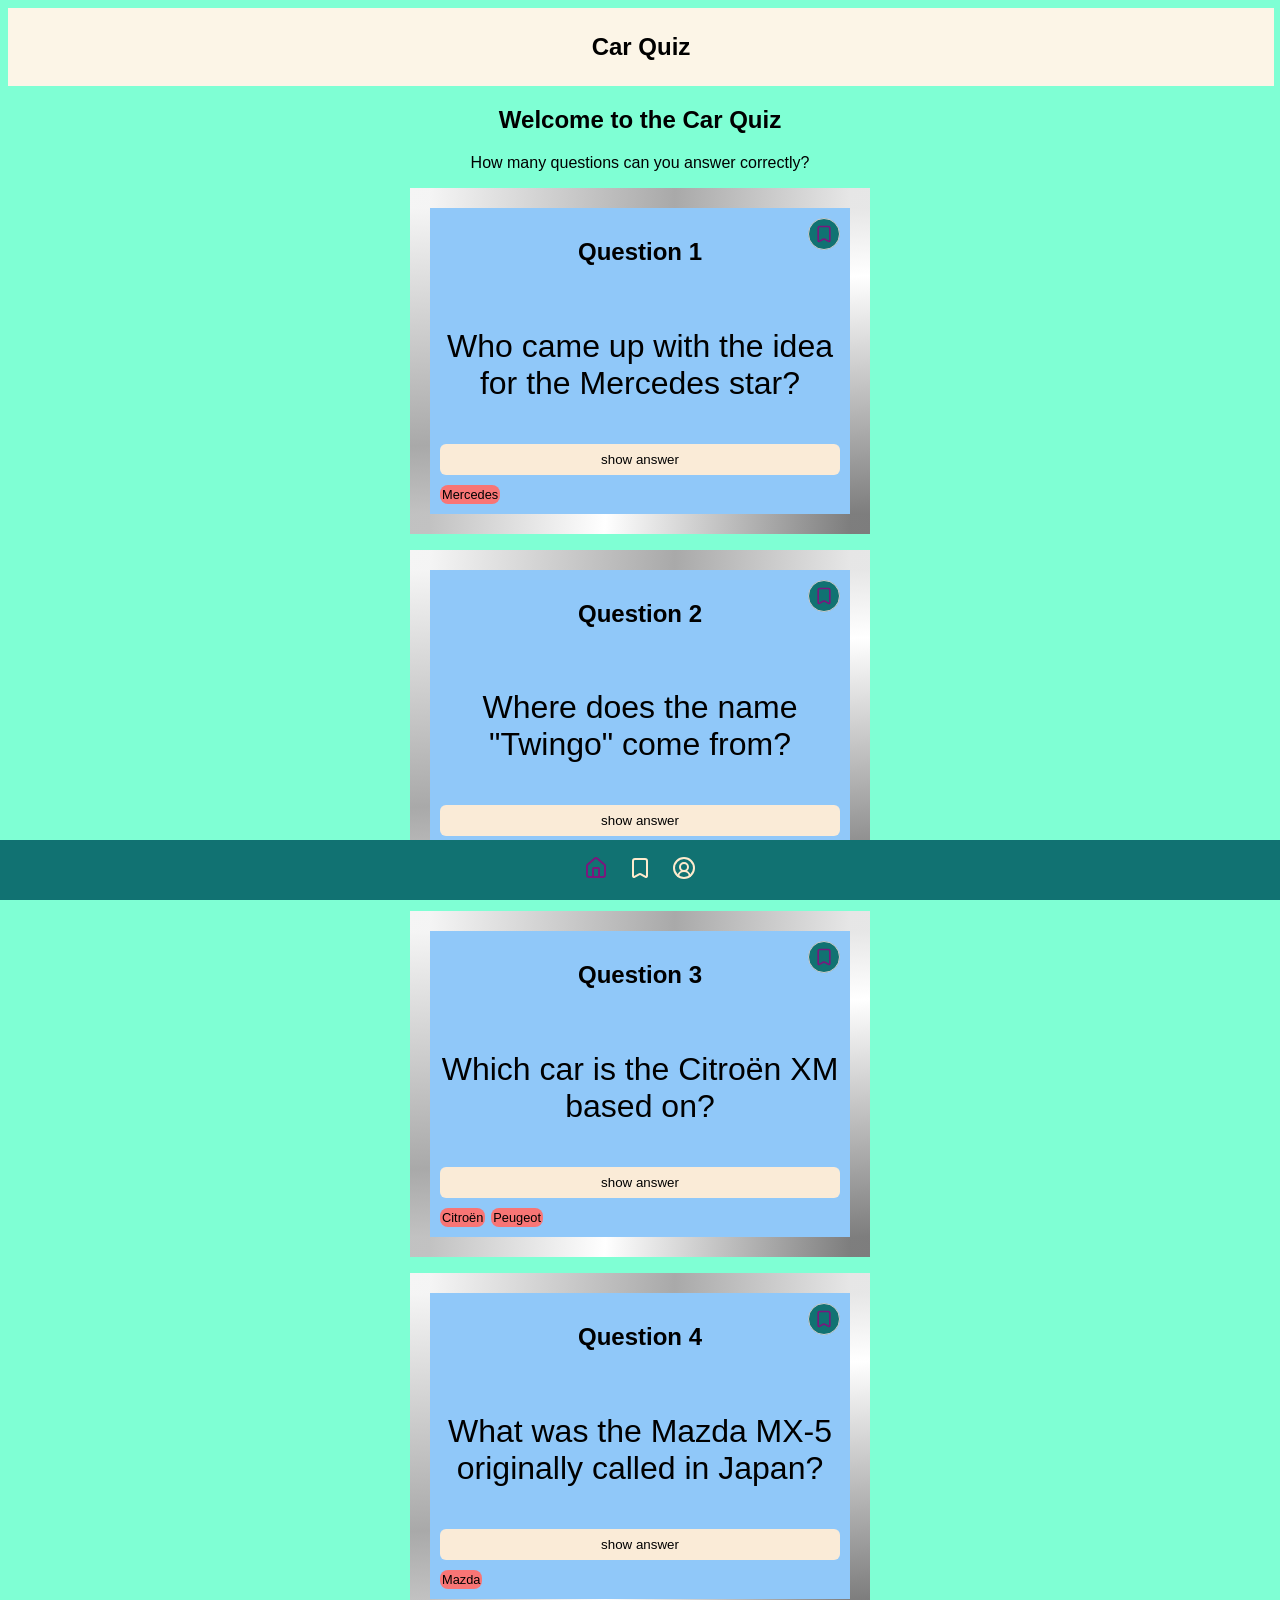
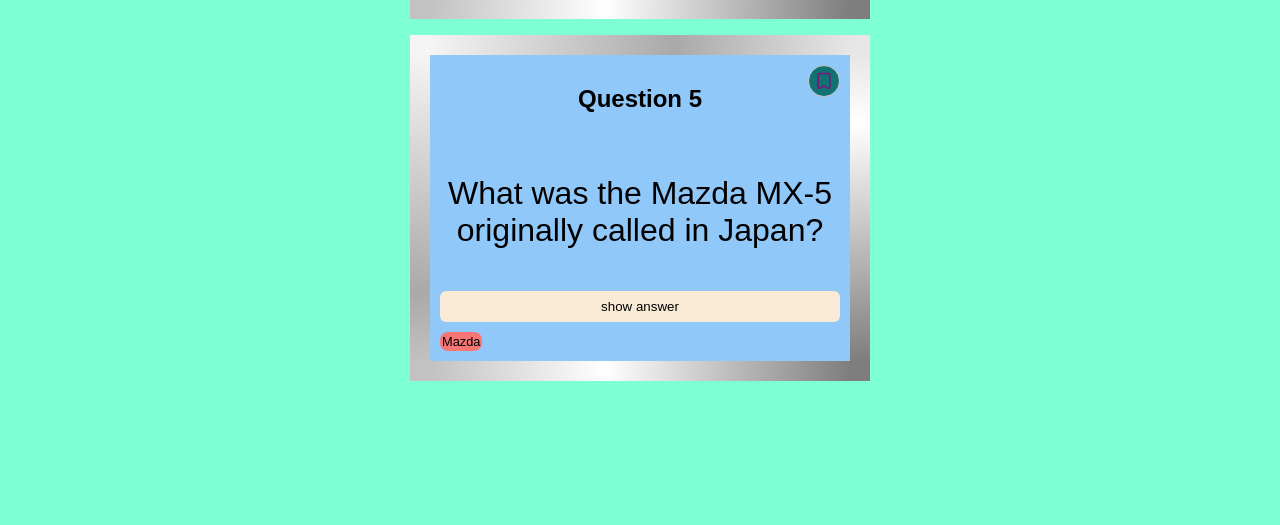
==== index.html @ 3bc46ec1 "added missing bookmark for question 5" ====
<!doctype html>
<head>
  <meta charset="UTF-8" />
  <meta name="viewport" content="width=device-width, initial-scale=1.0" />
  <link rel="stylesheet" href="./styles.css" />
  <title>Car Quiz App</title>
</head>
<header>
  <p>Car Quiz</p>
</header>
<main id="main-content">
  <section>
    <h1>Welcome to the Car Quiz</h1>
    <p>How many questions can you answer correctly?</p>
  </section>

  <section aria-label="question-card" class="question-cards">
    <div class="question-card">
      <button class="bookmark" aria-label="bookmark">
        <svg
          xmlns="http://www.w3.org/2000/svg"
          width="24"
          height="24"
          viewBox="0 0 24 24"
          fill="none"
          stroke="currentColor"
          stroke-width="2"
          stroke-linecap="round"
          stroke-linejoin="round"
          class="lucide lucide-bookmark-icon lucide-bookmark"
        >
          <path
            d="M17 3a2 2 0 0 1 2 2v15a1 1 0 0 1-1.496.868l-4.512-2.578a2 2 0 0 0-1.984 0l-4.512 2.578A1 1 0 0 1 5 20V5a2 2 0 0 1 2-2z"
          />
        </svg>
      </button>
      <h2>Question 1</h2>
      <p class="question-text">
        Who came up with the idea for the Mercedes star?
      </p>
      <button class="show-answer">show answer</button>
      <p class="answer" hidden>Gottfried Daimler</p>
      <a href="#" class="tag">Mercedes</a>
    </div>

    <div class="question-card">
      <button class="bookmark" aria-label="bookmark">
        <svg
          xmlns="http://www.w3.org/2000/svg"
          width="24"
          height="24"
          viewBox="0 0 24 24"
          fill="none"
          stroke="currentColor"
          stroke-width="2"
          stroke-linecap="round"
          stroke-linejoin="round"
          class="lucide lucide-bookmark-icon lucide-bookmark"
        >
          <path
            d="M17 3a2 2 0 0 1 2 2v15a1 1 0 0 1-1.496.868l-4.512-2.578a2 2 0 0 0-1.984 0l-4.512 2.578A1 1 0 0 1 5 20V5a2 2 0 0 1 2-2z"
          />
        </svg>
      </button>
      <h2>Question 2</h2>
      <p class="question-text">Where does the name "Twingo" come from?</p>
      <button class="show-answer">show answer</button>
      <p class="answer" hidden>It's a mix of "twist", "swing" and "tango"</p>
      <a href="#" class="tag">Renault</a>
    </div>

    <div class="question-card">
      <button class="bookmark" aria-label="bookmark">
        <svg
          xmlns="http://www.w3.org/2000/svg"
          width="24"
          height="24"
          viewBox="0 0 24 24"
          fill="none"
          stroke="currentColor"
          stroke-width="2"
          stroke-linecap="round"
          stroke-linejoin="round"
          class="lucide lucide-bookmark-icon lucide-bookmark"
        >
          <path
            d="M17 3a2 2 0 0 1 2 2v15a1 1 0 0 1-1.496.868l-4.512-2.578a2 2 0 0 0-1.984 0l-4.512 2.578A1 1 0 0 1 5 20V5a2 2 0 0 1 2-2z"
          />
        </svg>
      </button>
      <h2>Question 3</h2>
      <p class="question-text">Which car is the Citroën XM based on?</p>
      <button class="show-answer">show answer</button>
      <p class="answer" hidden>Peugeot 605</p>
      <div class="tags">
        <a href="#" class="tag">Citroën</a>
        <a href="#" class="tag">Peugeot</a>
      </div>
    </div>

    <div class="question-card">
      <button class="bookmark" aria-label="bookmark">
        <svg
          xmlns="http://www.w3.org/2000/svg"
          width="24"
          height="24"
          viewBox="0 0 24 24"
          fill="none"
          stroke="currentColor"
          stroke-width="2"
          stroke-linecap="round"
          stroke-linejoin="round"
          class="lucide lucide-bookmark-icon lucide-bookmark"
        >
          <path
            d="M17 3a2 2 0 0 1 2 2v15a1 1 0 0 1-1.496.868l-4.512-2.578a2 2 0 0 0-1.984 0l-4.512 2.578A1 1 0 0 1 5 20V5a2 2 0 0 1 2-2z"
          />
        </svg>
      </button>
      <h2>Question 4</h2>
      <p class="question-text">
        What was the Mazda MX-5 originally called in Japan?
      </p>
      <button class="show-answer">show answer</button>
      <p class="answer" hidden>Eunos Roadster</p>
      <a href="#" class="tag">Mazda</a>
    </div>

    <div class="question-card">
      <button class="bookmark" aria-label="bookmark">
        <svg
          xmlns="http://www.w3.org/2000/svg"
          width="24"
          height="24"
          viewBox="0 0 24 24"
          fill="none"
          stroke="currentColor"
          stroke-width="2"
          stroke-linecap="round"
          stroke-linejoin="round"
          class="lucide lucide-bookmark-icon lucide-bookmark"
        >
          <path
            d="M17 3a2 2 0 0 1 2 2v15a1 1 0 0 1-1.496.868l-4.512-2.578a2 2 0 0 0-1.984 0l-4.512 2.578A1 1 0 0 1 5 20V5a2 2 0 0 1 2-2z"
          />
        </svg>
      </button>
      <h2>Question 5</h2>
      <p class="question-text">
        What was the Mazda MX-5 originally called in Japan?
      </p>
      <button class="show-answer">show answer</button>
      <p class="answer" hidden>Eunos Roadster</p>
      <a href="#" class="tag">Mazda</a>
    </div>


  </section>
</main>
<footer>
  <nav aria-label="Main Navigation">
    <a href="#" aria-current="page" aria-label="Home">
      <svg
        xmlns="http://www.w3.org/2000/svg"
        width="24"
        height="24"
        viewBox="0 0 24 24"
        fill="none"
        stroke="currentColor"
        stroke-width="2"
        stroke-linecap="round"
        stroke-linejoin="round"
        class="lucide lucide-house-icon lucide-house"
      >
        <path d="M15 21v-8a1 1 0 0 0-1-1h-4a1 1 0 0 0-1 1v8" />
        <path
          d="M3 10a2 2 0 0 1 .709-1.528l7-6a2 2 0 0 1 2.582 0l7 6A2 2 0 0 1 21 10v9a2 2 0 0 1-2 2H5a2 2 0 0 1-2-2z"
        />
      </svg>
    </a>
    <a href="./bookmark.html" aria-label="Bookmarks">
      <svg
        xmlns="http://www.w3.org/2000/svg"
        width="24"
        height="24"
        viewBox="0 0 24 24"
        fill="none"
        stroke="currentColor"
        stroke-width="2"
        stroke-linecap="round"
        stroke-linejoin="round"
        class="lucide lucide-bookmark-icon lucide-bookmark"
      >
        <path
          d="M17 3a2 2 0 0 1 2 2v15a1 1 0 0 1-1.496.868l-4.512-2.578a2 2 0 0 0-1.984 0l-4.512 2.578A1 1 0 0 1 5 20V5a2 2 0 0 1 2-2z"
        />
      </svg>
    </a>
    <a href="./profile.html" aria-label="Profile">
      <svg
        xmlns="http://www.w3.org/2000/svg"
        width="24"
        height="24"
        viewBox="0 0 24 24"
        fill="none"
        stroke="currentColor"
        stroke-width="2"
        stroke-linecap="round"
        stroke-linejoin="round"
        class="lucide lucide-circle-user-round-icon lucide-circle-user-round"
      >
        <path d="M17.925 20.056a6 6 0 0 0-11.851.001" />
        <circle cx="12" cy="11" r="4" />
        <circle cx="12" cy="12" r="10" />
      </svg>
    </a>
  </nav>
</footer>
---- styles.css ----
@import "./global.css";
@import "./question-cards.css";
@import "./darkmode.css";
@import "./profile.css";
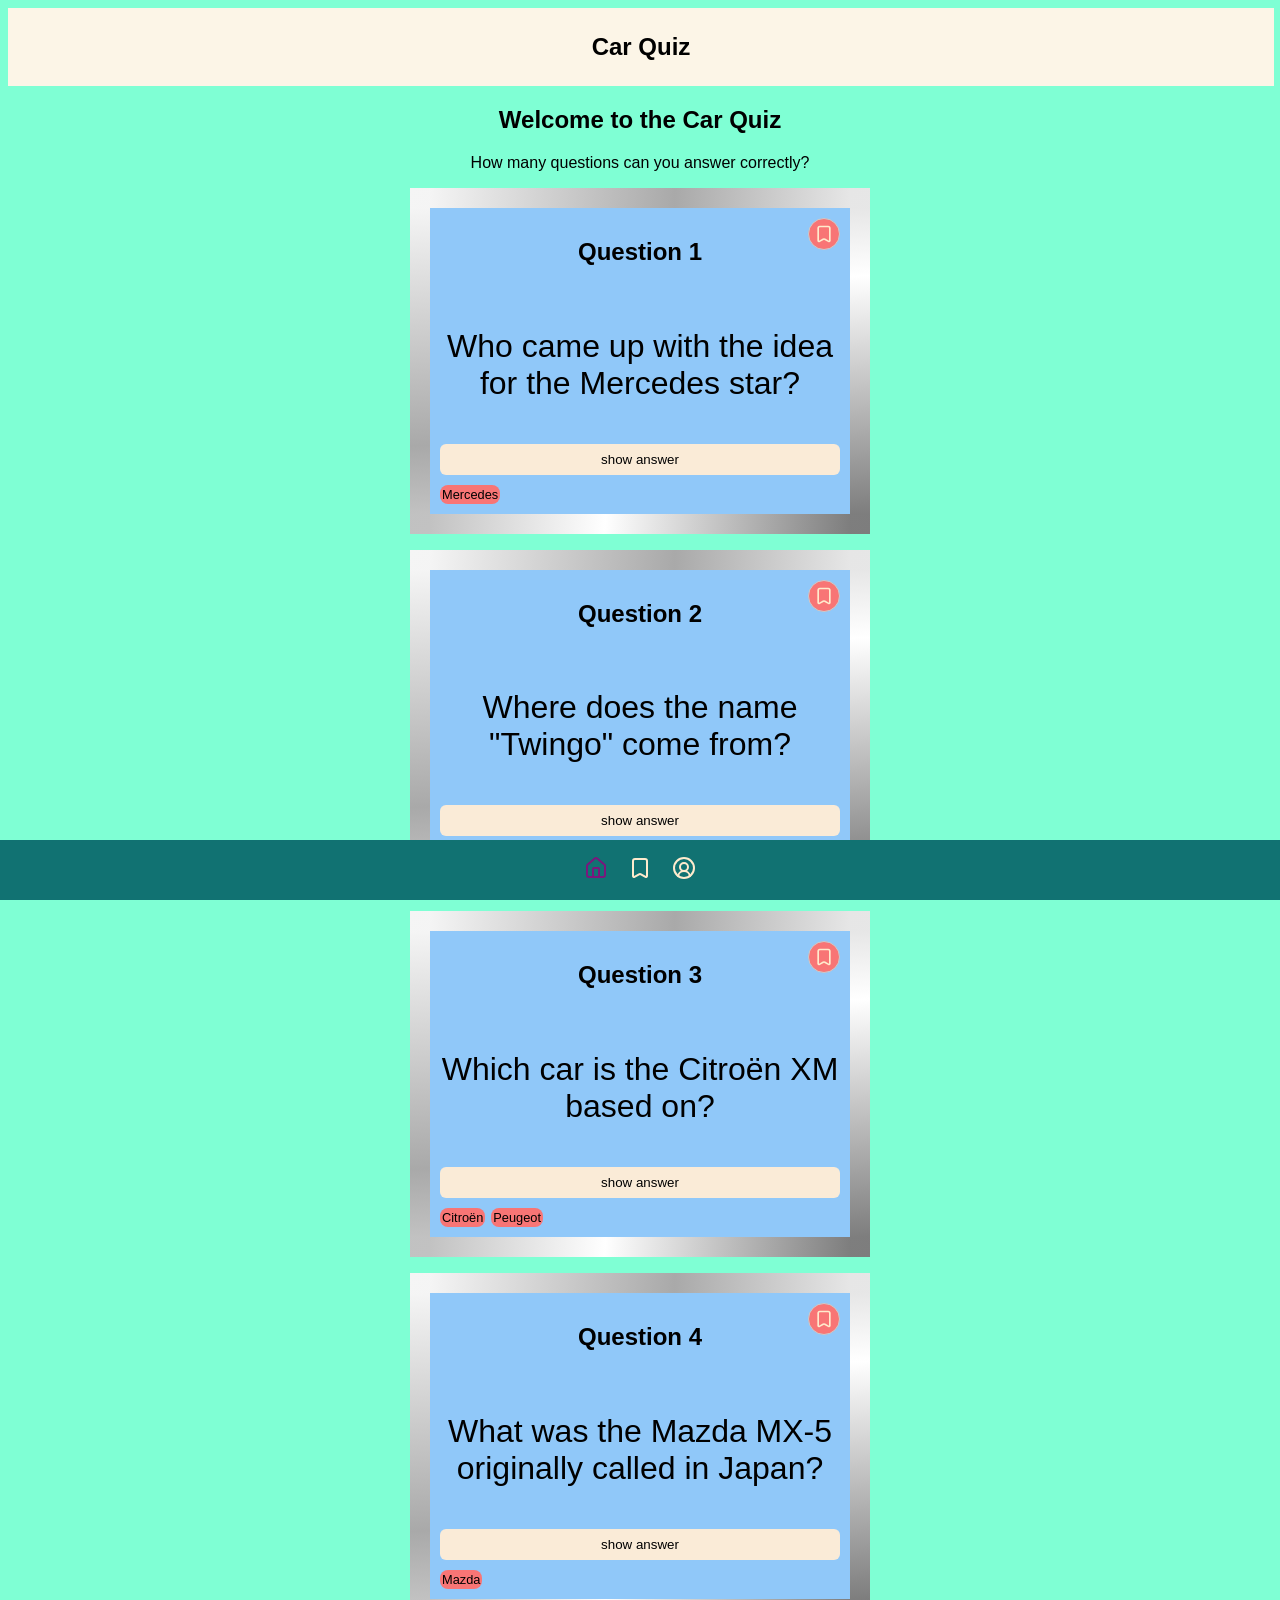
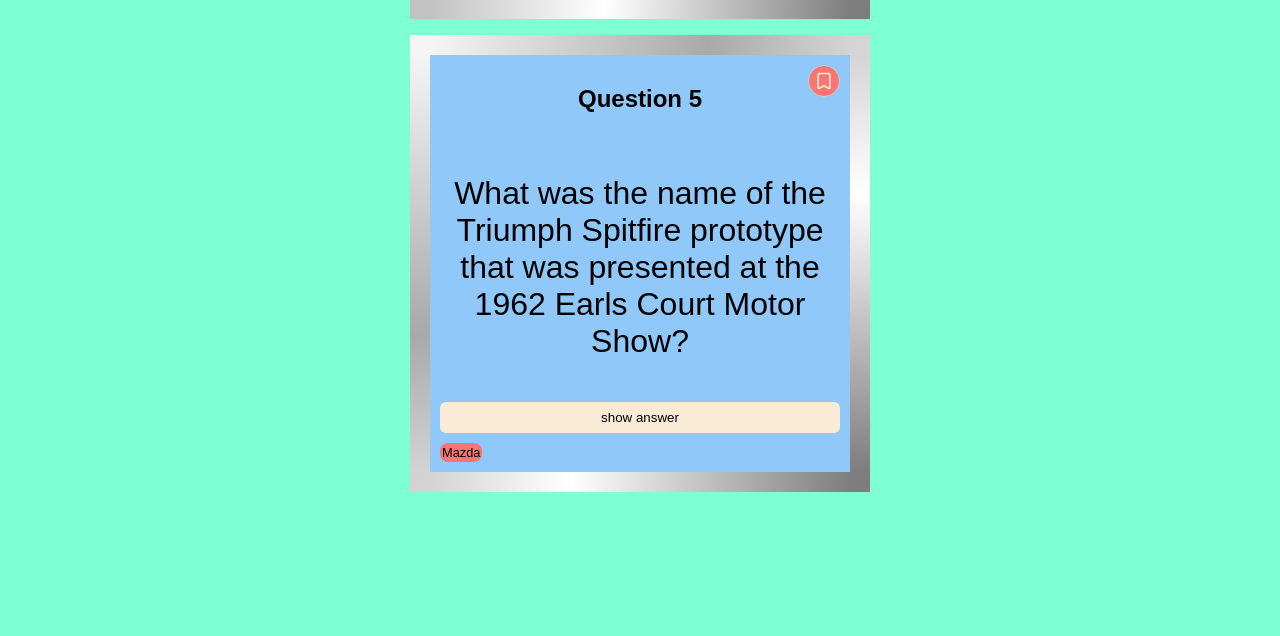
==== commit 002c18bc: "switched question 5" ====
--- a/index.html
+++ b/index.html
@@ -147,14 +147,13 @@
       </button>
       <h2>Question 5</h2>
       <p class="question-text">
-        What was the Mazda MX-5 originally called in Japan?
+        What was the name of the Triumph Spitfire prototype that was presented
+        at the 1962 Earls Court Motor Show?
       </p>
       <button class="show-answer">show answer</button>
-      <p class="answer" hidden>Eunos Roadster</p>
+      <p class="answer" hidden>The Bomb</p>
       <a href="#" class="tag">Mazda</a>
     </div>
-
-
   </section>
 </main>
 <footer>
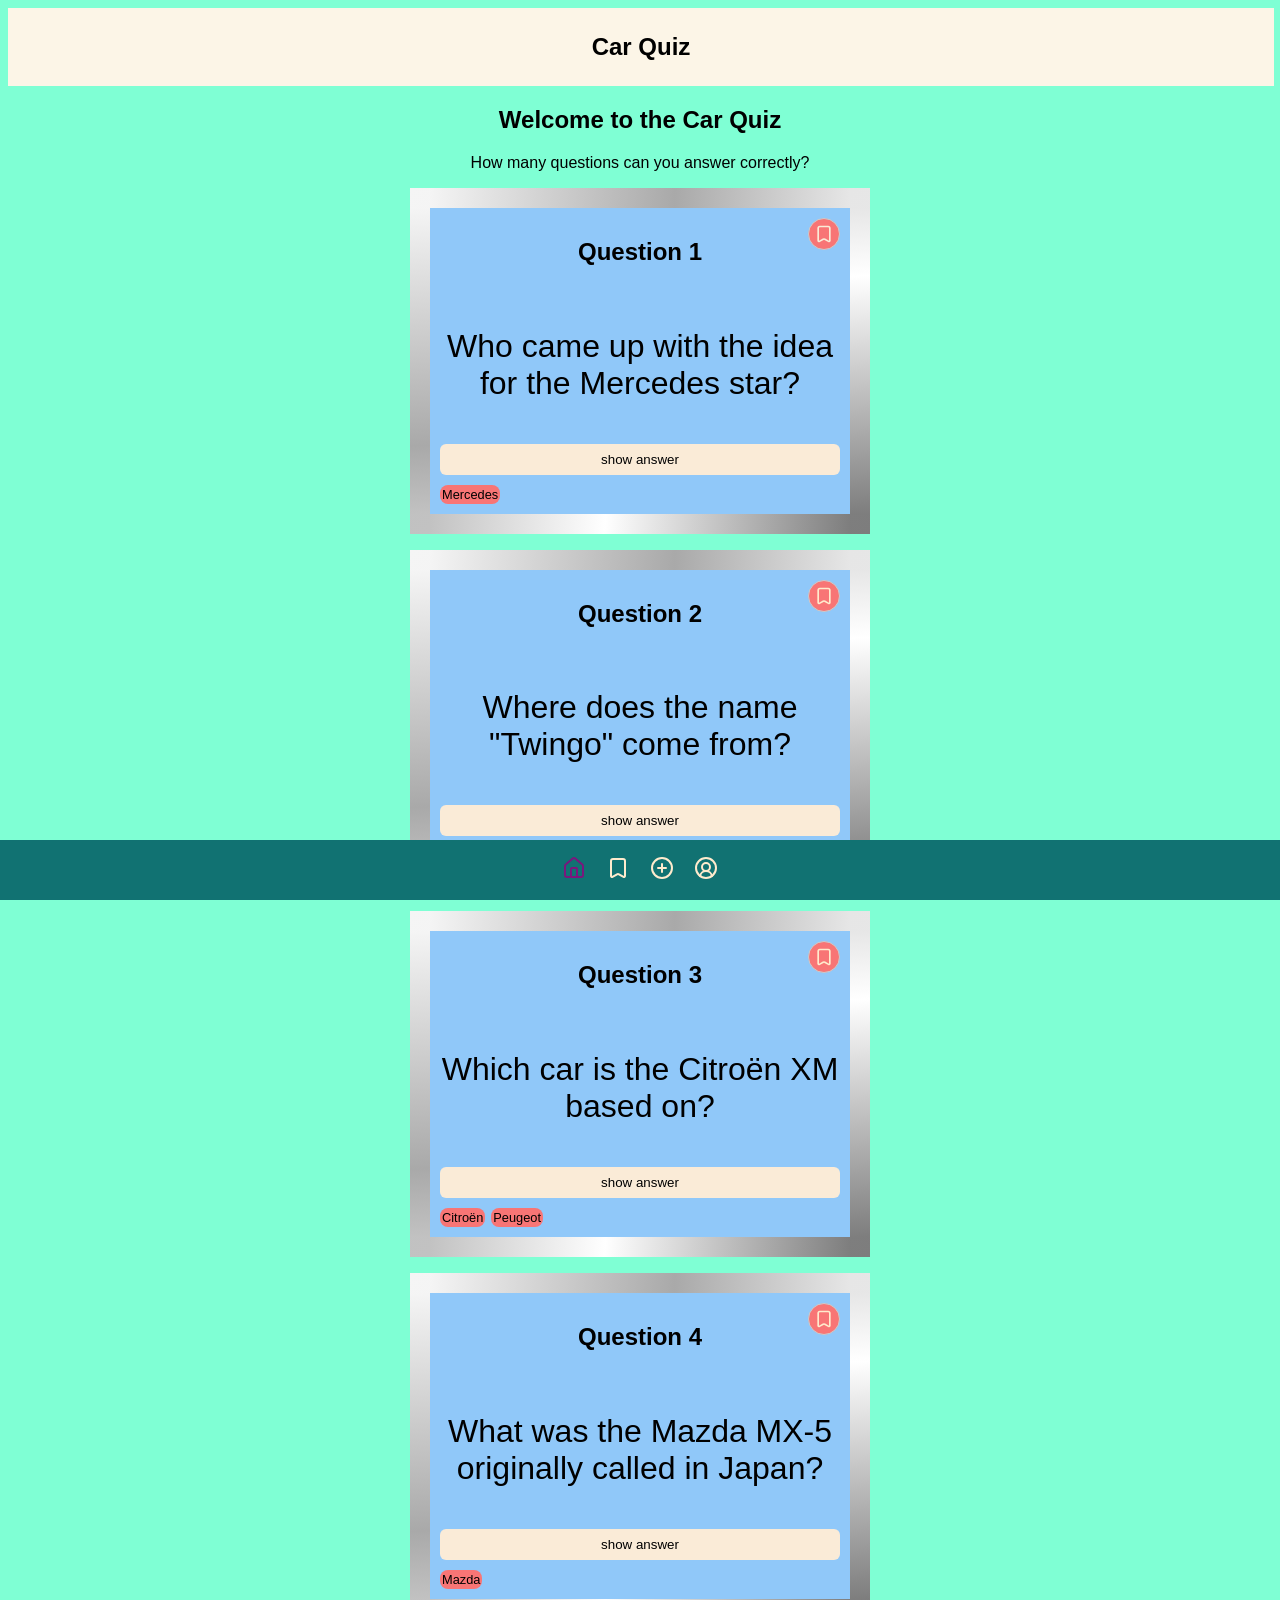
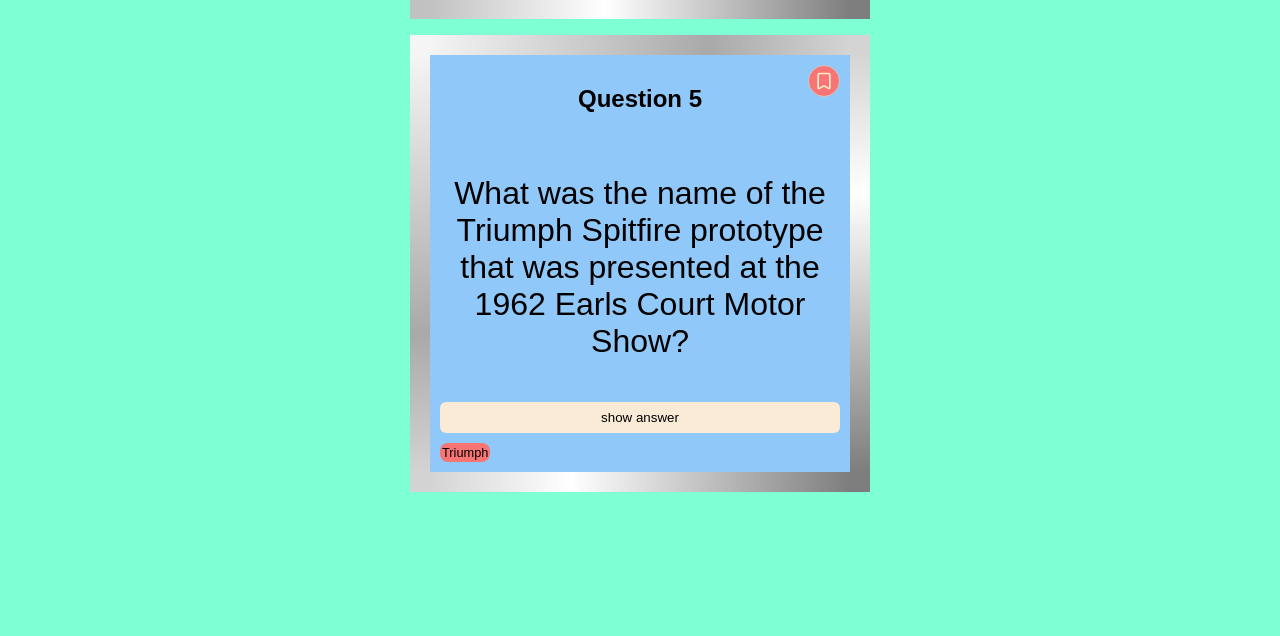
==== commit 5d590378: "added new html add" ====
--- a/index.html
+++ b/index.html
@@ -5,6 +5,9 @@
   <link rel="stylesheet" href="./styles.css" />
   <title>Car Quiz App</title>
 </head>
+<body>
+  
+
 <header>
   <p>Car Quiz</p>
 </header>
@@ -16,14 +19,14 @@
 
   <section aria-label="question-card" class="question-cards">
     <div class="question-card">
-      <button class="bookmark" aria-label="bookmark">
-        <svg
-          xmlns="http://www.w3.org/2000/svg"
-          width="24"
-          height="24"
-          viewBox="0 0 24 24"
-          fill="none"
-          stroke="currentColor"
+      <button class="bookmark" aria-label="bookmark" data-js="bookmark-question1">
+        <svg
+          xmlns="http://www.w3.org/2000/svg"
+          width="24"
+          height="24"
+          viewBox="0 0 24 24"
+          fill="rgb(248, 117, 117)"
+          stroke="antiquewhite"
           stroke-width="2"
           stroke-linecap="round"
           stroke-linejoin="round"
@@ -152,7 +155,7 @@
       </p>
       <button class="show-answer">show answer</button>
       <p class="answer" hidden>The Bomb</p>
-      <a href="#" class="tag">Mazda</a>
+      <a href="#" class="tag">Triumph</a>
     </div>
   </section>
 </main>
@@ -195,6 +198,21 @@
         />
       </svg>
     </a>
+    <a href="./add.html" aria-label="Add Questions">
+      <svg xmlns="http://www.w3.org/2000/svg" 
+      width="24" 
+      height="24" 
+      viewBox="0 0 24 24" 
+      fill="none" 
+      stroke="currentColor" 
+      stroke-width="2" 
+      stroke-linecap="round" 
+      stroke-linejoin="round" 
+      class="lucide lucide-circle-plus-icon lucide-circle-plus">
+      <circle cx="12" cy="12" r="10"/>
+      <path d="M8 12h8"/><path d="M12 8v8"/>
+    </svg>
+    </a>
     <a href="./profile.html" aria-label="Profile">
       <svg
         xmlns="http://www.w3.org/2000/svg"
@@ -215,3 +233,7 @@
     </a>
   </nav>
 </footer>
+<script src="./bookmark-answer-toggle.js"></script>
+<script src="./darkmode.js"></script>
+</body>
+</html>
